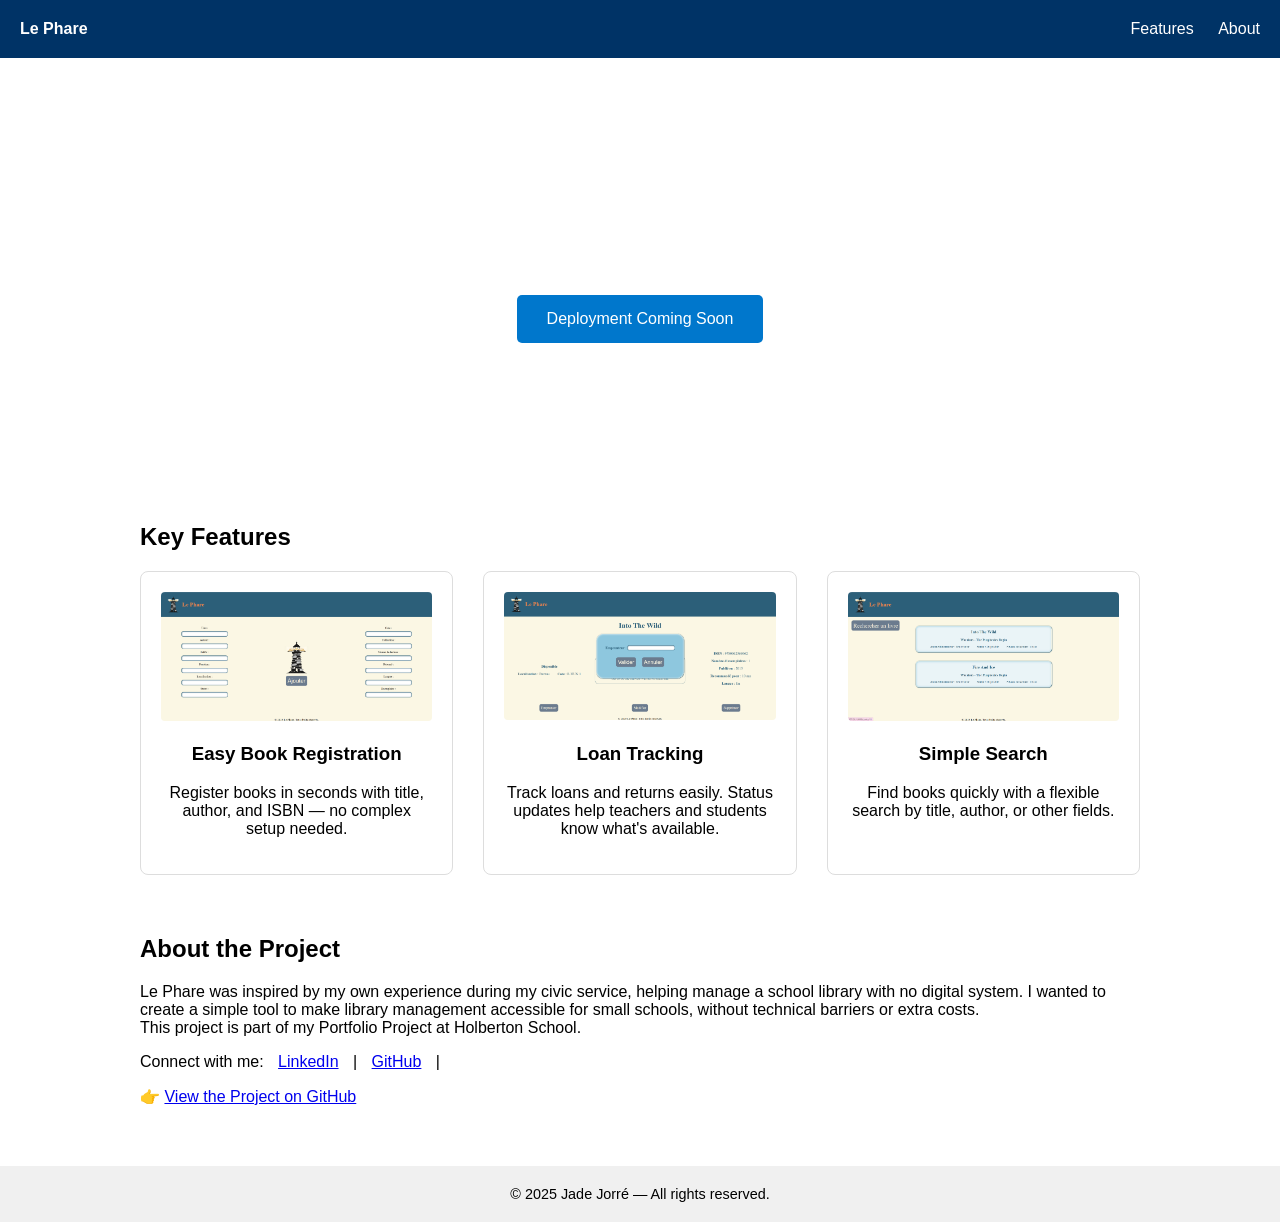
==== index.html @ 81cab17a "add landing page" ====
<!DOCTYPE html>
<html lang="en">
<head>
  <meta charset="UTF-8" />
  <meta name="viewport" content="width=device-width, initial-scale=1.0"/>
  <title>Le Phare — Free School Library Manager</title>
  <style>
    body { font-family: Arial, sans-serif; margin: 0; padding: 0; }
    header { background: #003366; color: #fff; padding: 20px; display: flex; justify-content: space-between; align-items: center; }
    header nav a { color: #fff; margin-left: 20px; text-decoration: none; }
    .cover {
      background: url('cover-image.jpg') no-repeat center center/cover;
      color: #fff;
      text-align: center;
      padding: 120px 20px;
    }
    .cover h1 { font-size: 3em; margin: 0; }
    .cover p { font-size: 1.2em; margin: 20px 0; }
    .cover a.button {
      background: #0077cc;
      color: #fff;
      padding: 15px 30px;
      text-decoration: none;
      border-radius: 5px;
      display: inline-block;
    }
    main { max-width: 1000px; margin: 40px auto; padding: 0 20px; }
    section { margin-bottom: 60px; }
    .features { display: flex; flex-wrap: wrap; gap: 30px; }
    .feature {
      flex: 1;
      min-width: 250px;
      border: 1px solid #ddd;
      padding: 20px;
      border-radius: 8px;
      text-align: center;
    }
    .feature img { width: 100%; height: auto; border-radius: 4px; }
    footer {
      background: #f0f0f0;
      text-align: center;
      padding: 20px;
      font-size: 0.9em;
    }
    .social-links a { margin: 0 10px; }
  </style>
</head>

<body>
  <!-- Header with nav -->
  <header>
    <div><strong>Le Phare</strong></div>
    <nav>
      <a href="#features">Features</a>
      <a href="#about">About</a>
    </nav>
  </header>

  <!-- Intro section -->
  <section class="cover">
    <h1>Le Phare</h1>
    <p>A free library manager for small schools — simple, clear, and cost-free.</p>
    <a class="button disabled">Deployment Coming Soon</a>
  </section>

  <!-- Features section -->
  <main>
    <section id="features">
      <h2>Key Features</h2>
      <div class="features">
        <div class="feature">
          <img src="./index_images/Le Phare - Add Book Page.png" alt="Book Registration">
          <h3>Easy Book Registration</h3>
          <p>Register books in seconds with title, author, and ISBN — no complex setup needed.</p>
        </div>
        <div class="feature">
          <img src="./index_images/Le Phare - Loans Page.png" alt="Loan Management">
          <h3>Loan Tracking</h3>
          <p>Track loans and returns easily. Status updates help teachers and students know what's available.</p>
        </div>
        <div class="feature">
          <img src="./index_images/Le Phare - Index.png" alt="Simple Search">
          <h3>Simple Search</h3>
          <p>Find books quickly with a flexible search by title, author, or other fields.</p>
        </div>
      </div>
    </section>

    <!-- About section -->
    <section id="about">
      <h2>About the Project</h2>
      <p>
        Le Phare was inspired by my own experience during my civic service, helping manage a school library with no digital system.
        I wanted to create a simple tool to make library management accessible for small schools, without technical barriers or extra costs.
        <br>
        This project is part of my Portfolio Project at Holberton School.
      </p>
      <p>
        Connect with me:
        <span class="social-links">
          <a href="https://www.linkedin.com/in/jade-jorré/">LinkedIn</a> |
          <a href="https://github.com/JorreJ/">GitHub</a> |
        </span>
      </p>
      <p>
        👉 <a href="https://github.com/JorreJ/holbertonschool-portfolio" target="_blank">View the Project on GitHub</a>
      </p>
    </section>
  </main>

  <footer>
    &copy; 2025 Jade Jorré — All rights reserved.
  </footer>
</body>
</html>
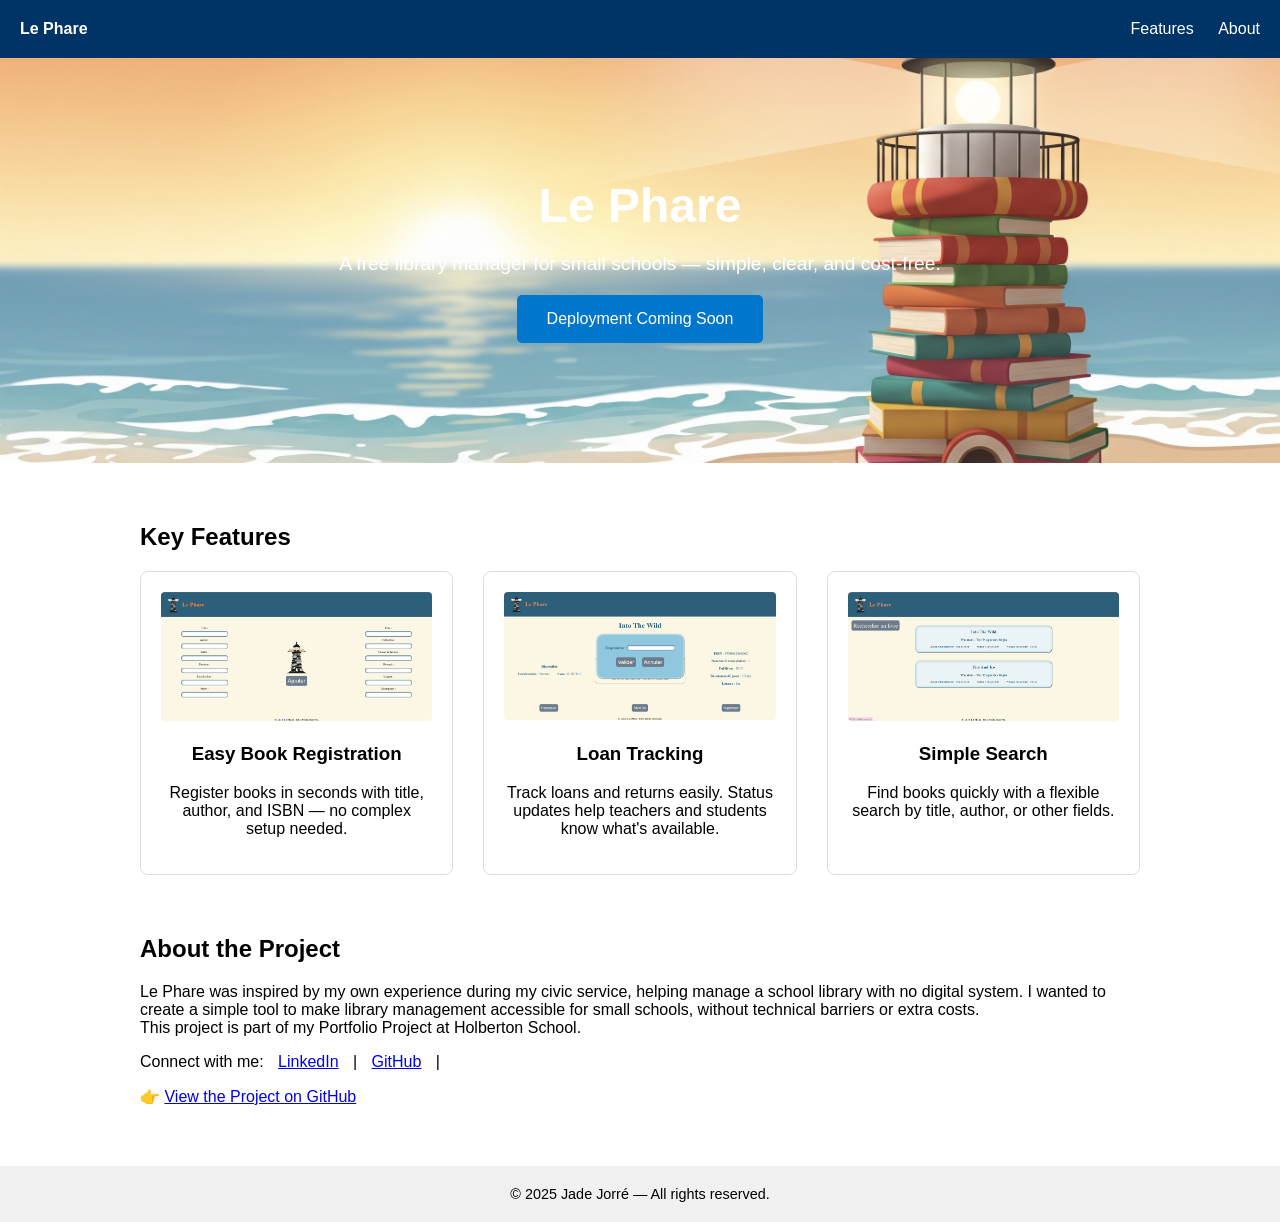
==== commit f72cee78: "add cover image to landind page" ====
--- a/index.html
+++ b/index.html
@@ -9,7 +9,7 @@
     header { background: #003366; color: #fff; padding: 20px; display: flex; justify-content: space-between; align-items: center; }
     header nav a { color: #fff; margin-left: 20px; text-decoration: none; }
     .cover {
-      background: url('cover-image.jpg') no-repeat center center/cover;
+      background: url('./index_images/Cover-image.jpg') no-repeat center center/cover;
       color: #fff;
       text-align: center;
       padding: 120px 20px;
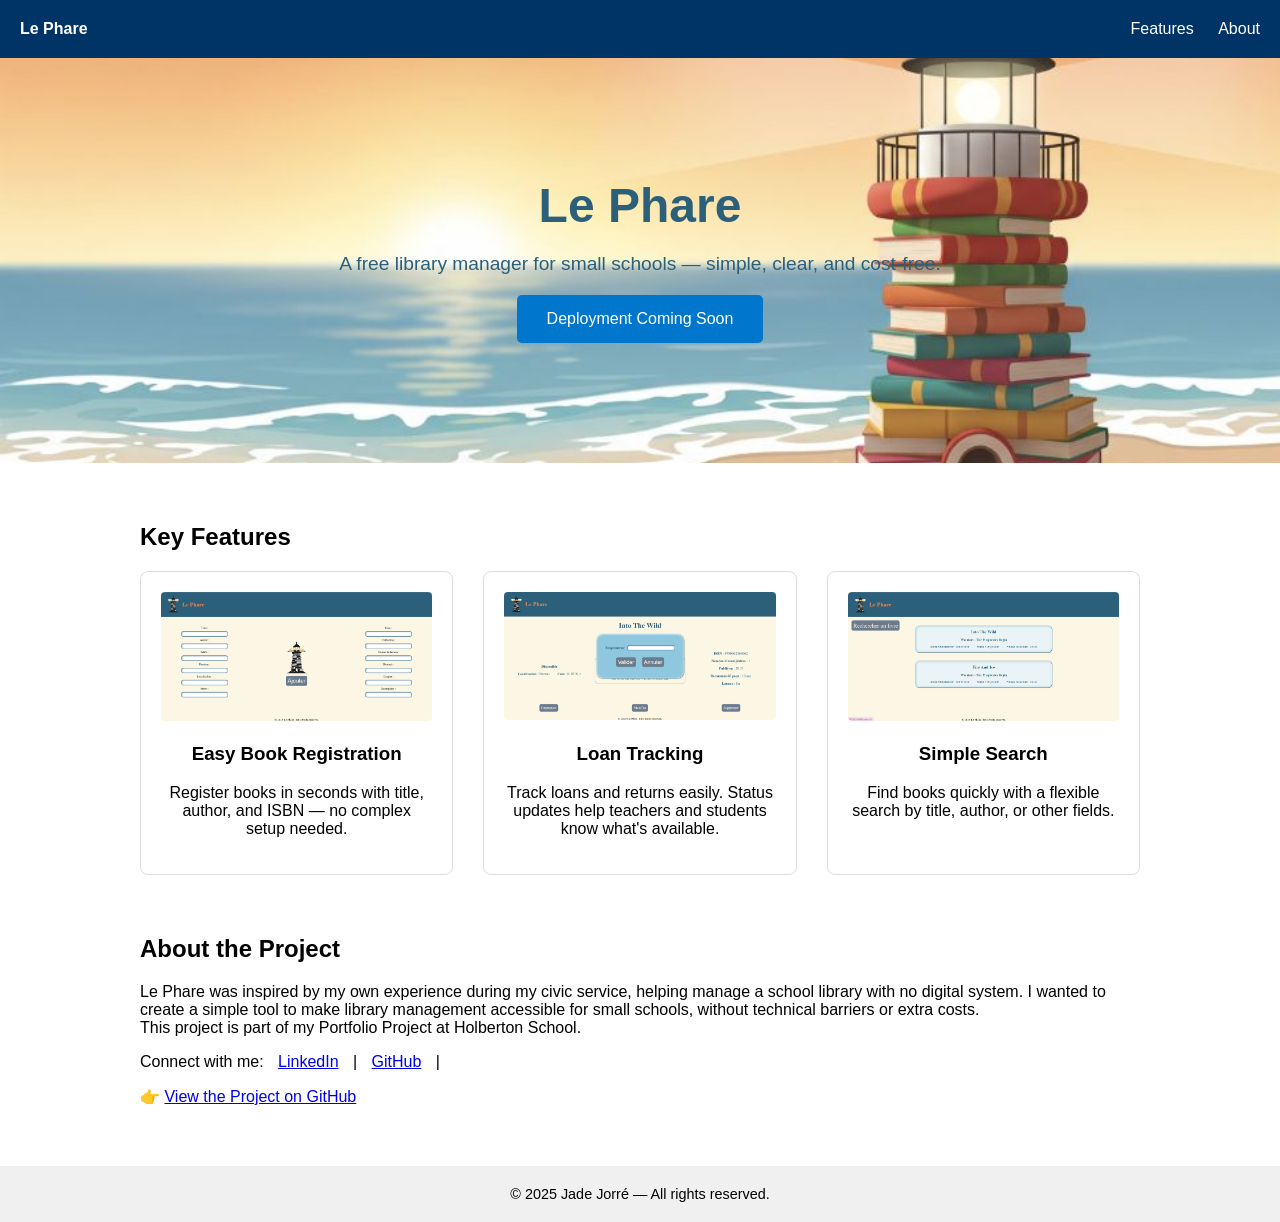
==== commit ab0edcc6: "update text color" ====
--- a/index.html
+++ b/index.html
@@ -10,7 +10,7 @@
     header nav a { color: #fff; margin-left: 20px; text-decoration: none; }
     .cover {
       background: url('./index_images/Cover-image.jpg') no-repeat center center/cover;
-      color: #fff;
+      color: #2C5F79;
       text-align: center;
       padding: 120px 20px;
     }
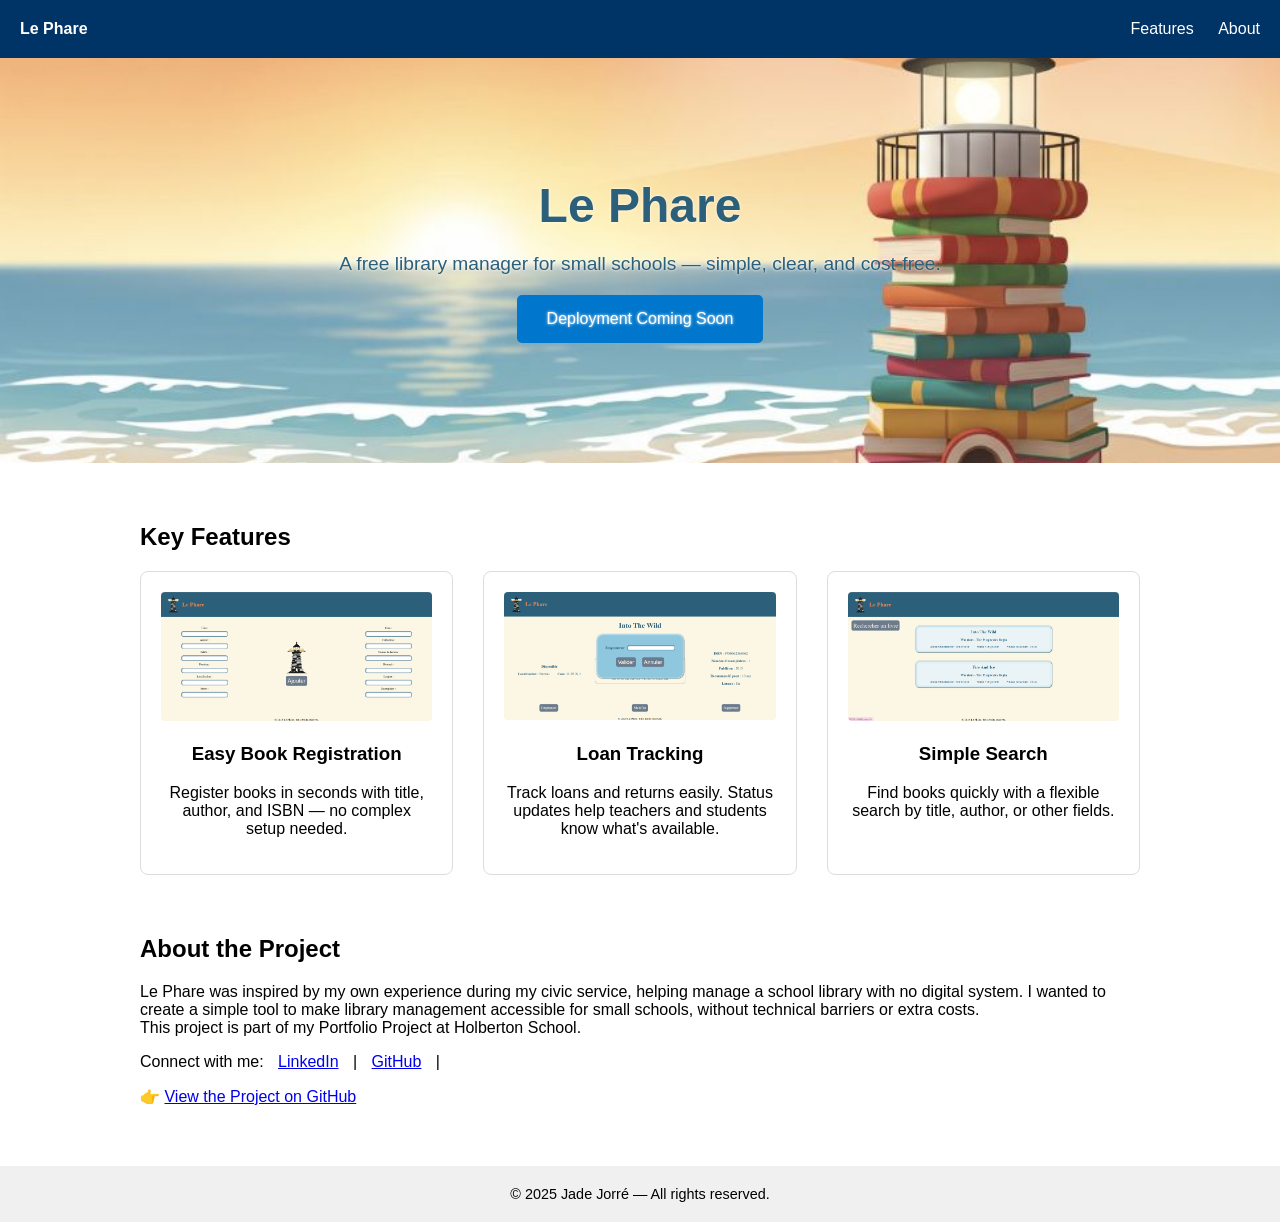
==== commit 6771bee6: "update text style" ====
--- a/index.html
+++ b/index.html
@@ -11,6 +11,7 @@
     .cover {
       background: url('./index_images/Cover-image.jpg') no-repeat center center/cover;
       color: #2C5F79;
+      text-shadow: 0 0 3px #ffffff;
       text-align: center;
       padding: 120px 20px;
     }
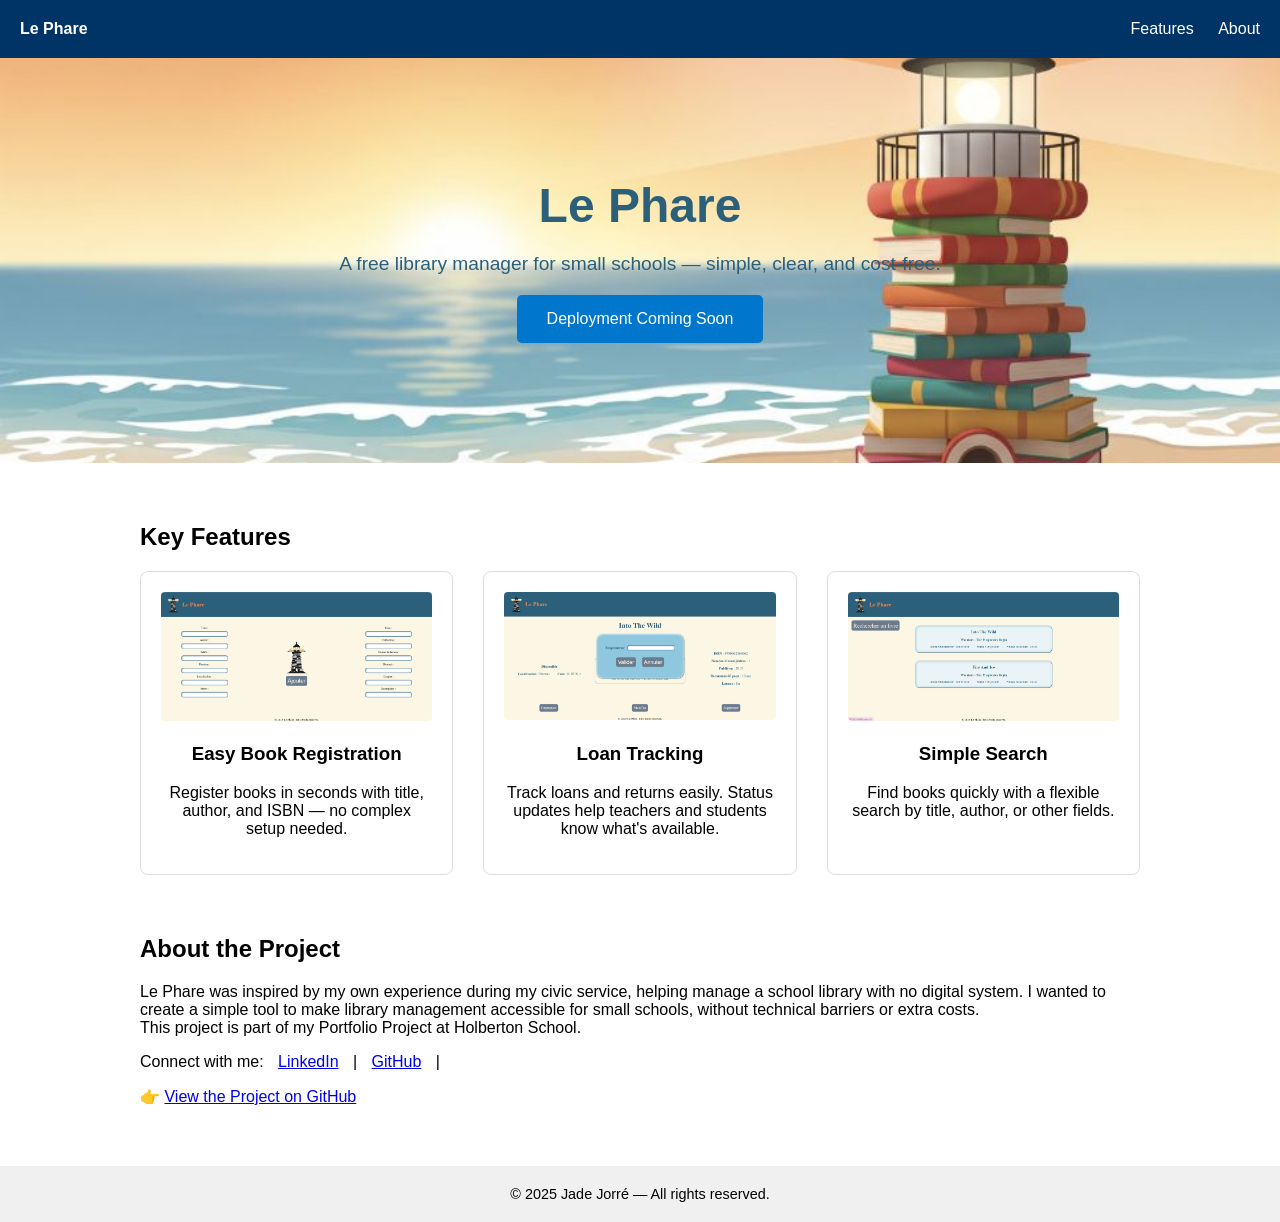
==== commit 279f9ce3: "update text style" ====
--- a/index.html
+++ b/index.html
@@ -11,7 +11,15 @@
     .cover {
       background: url('./index_images/Cover-image.jpg') no-repeat center center/cover;
       color: #2C5F79;
-      text-shadow: 0 0 3px #ffffff;
+      text-shadow: 
+      -1px -1px #ffffff,
+      1px -1px #ffffff,
+      -1px 1px #ffffff,
+      1px 1px #ffffff,
+      0 2px #ffffff,
+      0 -2px #ffffff,
+      2px 0 #ffffff,
+      -2px 0 #ffffff,;
       text-align: center;
       padding: 120px 20px;
     }
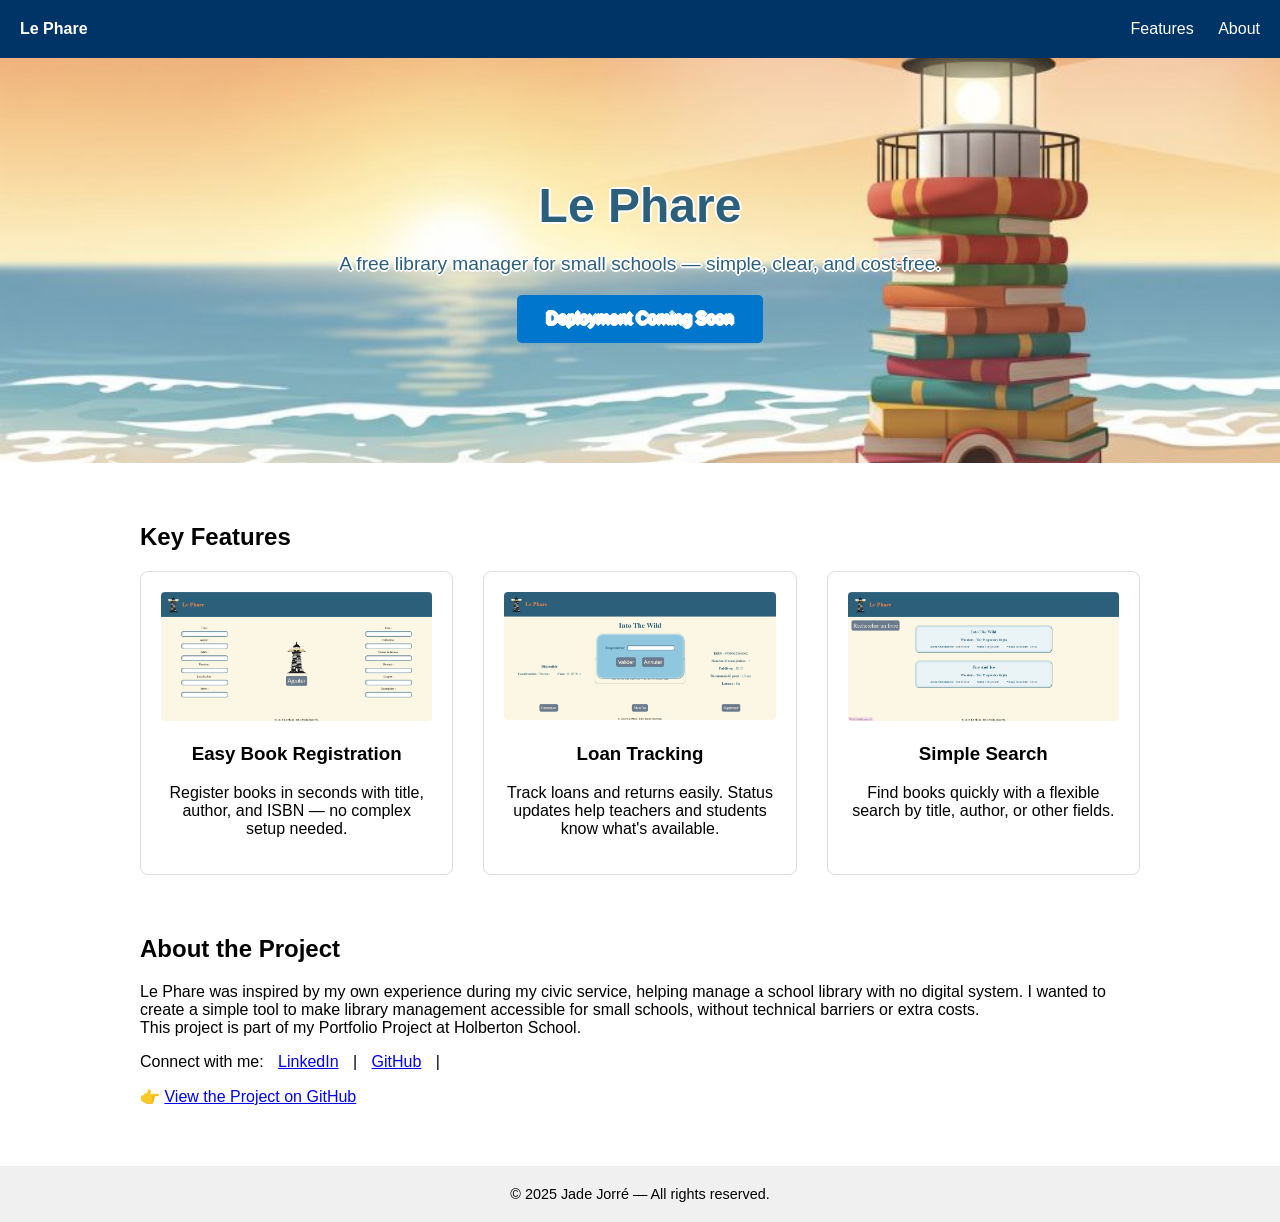
==== commit 56a97a27: "update text style" ====
--- a/index.html
+++ b/index.html
@@ -19,7 +19,7 @@
       0 2px #ffffff,
       0 -2px #ffffff,
       2px 0 #ffffff,
-      -2px 0 #ffffff,;
+      -2px 0 #ffffff;
       text-align: center;
       padding: 120px 20px;
     }
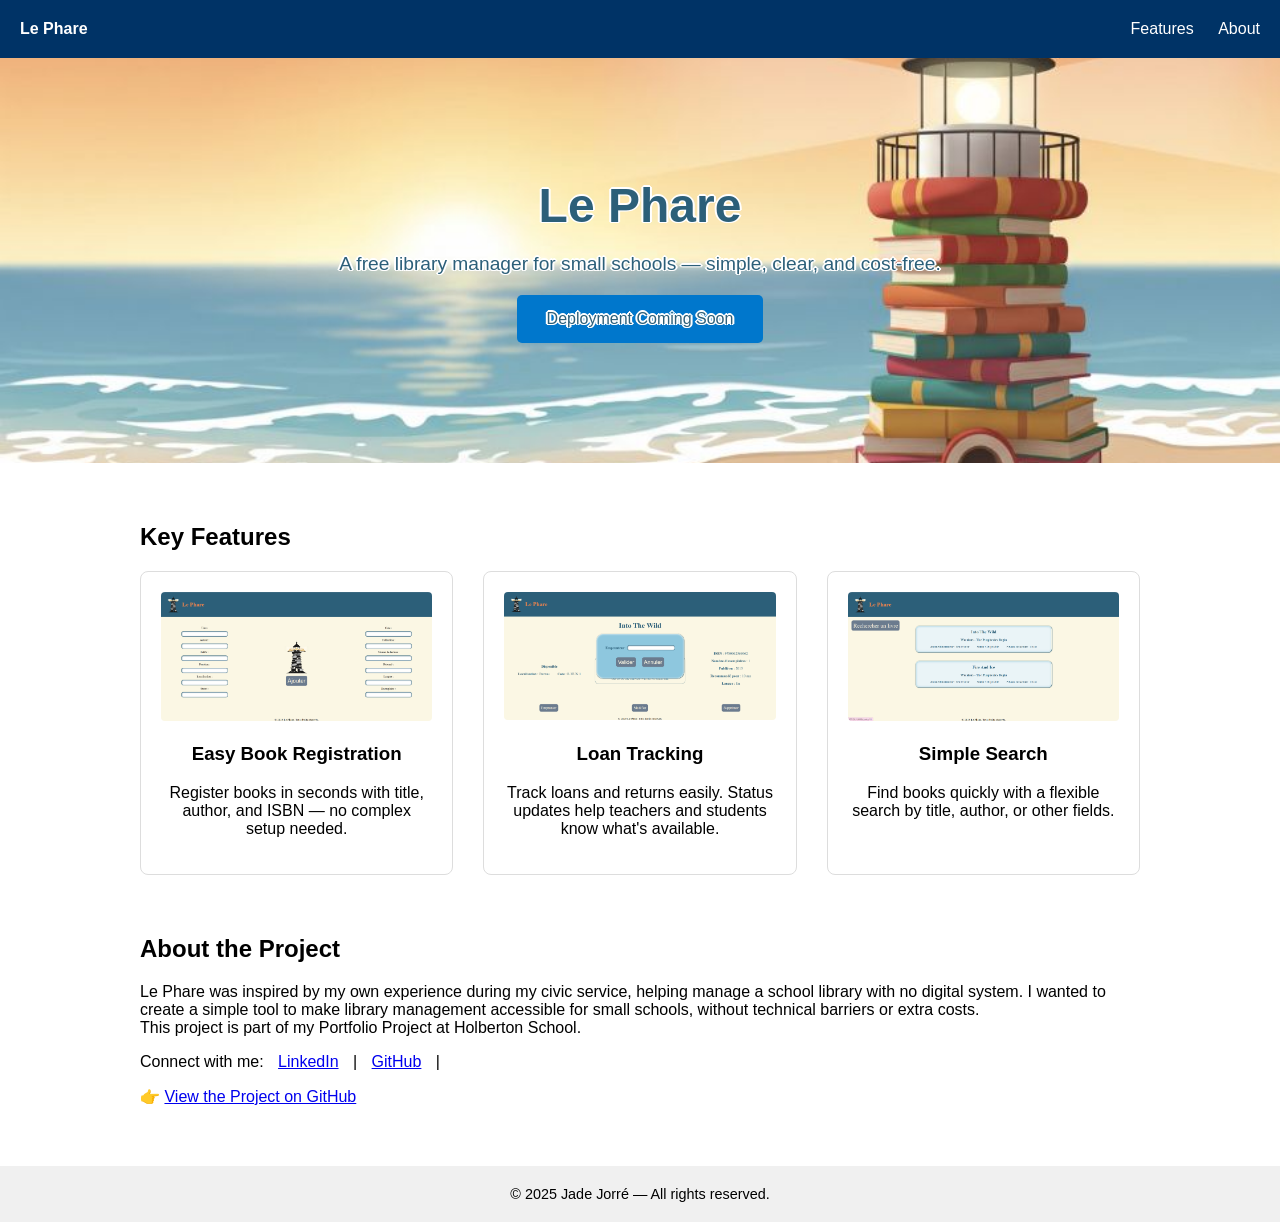
==== commit 4e74f2f8: "update text style" ====
--- a/index.html
+++ b/index.html
@@ -16,7 +16,6 @@
       1px -1px #ffffff,
       -1px 1px #ffffff,
       1px 1px #ffffff,
-      0 2px #ffffff,
       0 -2px #ffffff,
       2px 0 #ffffff,
       -2px 0 #ffffff;
@@ -27,7 +26,7 @@
     .cover p { font-size: 1.2em; margin: 20px 0; }
     .cover a.button {
       background: #0077cc;
-      color: #fff;
+      color: #2C5F79;
       padding: 15px 30px;
       text-decoration: none;
       border-radius: 5px;
